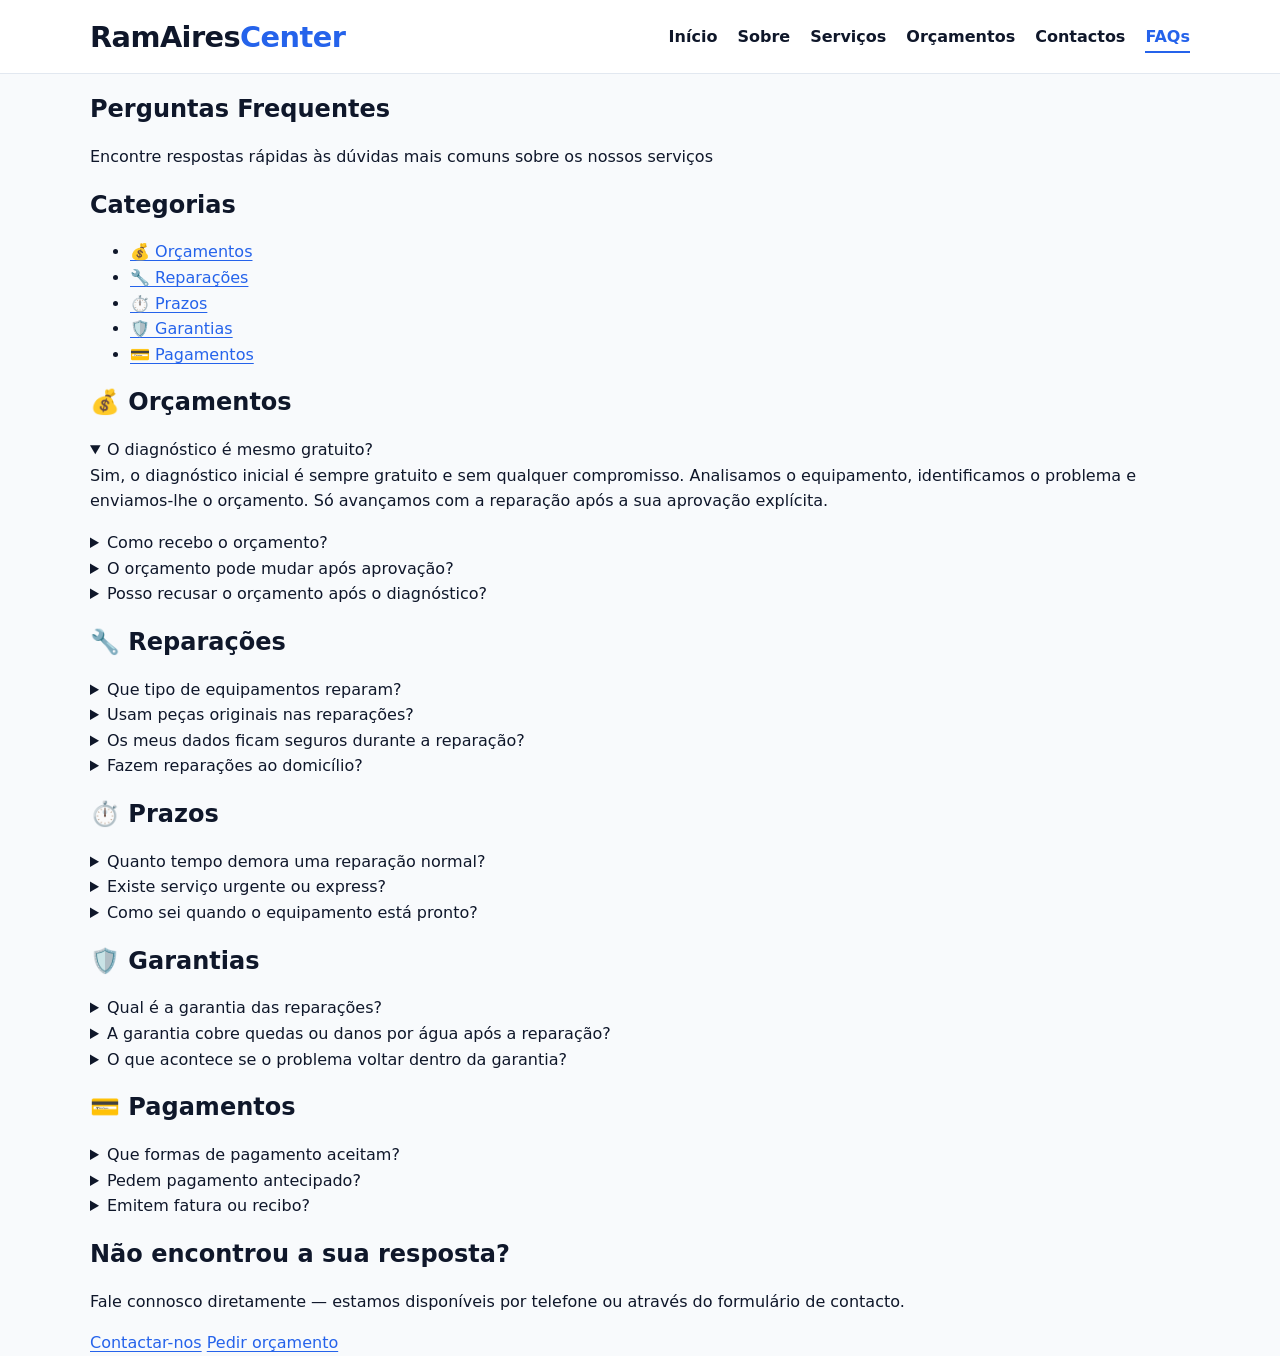
==== Trabalho de grupo - Afonso e Martim POM/faqs.html @ 37604ce6 "Criação do faqs.html Comecei a criar o form das FAQ´s (falta completar com mais info)" ====
<!DOCTYPE html>
<html lang="en">
<head>
    <meta charset="UTF-8">
    <meta name="viewport" content="width=device-width, initial-scale=1.0">
    <title>FAQ´s</title>
    <link rel="stylesheet" href="css/base.css">
    <link rel="stylesheet" href="css/layout.css">
    <link rel="stylesheet" href="css/componentes.css">
    <link rel="stylesheet" href="css/faqs.css">
</head>
<body>
    <header class="site-header">
        <div class="envoltorio barra-topo">
            <input type="checkbox" id="menu-principal" class="menu-toggle" hidden>
            <a class="marca" href="index.html">RamAires<span>Center</span></a>
            <label class="rotulo-menu" for="menu-principal" aria-label="Abrir ou fechar menu de navegação">
                <span></span><span></span><span></span>
            </label>
            <nav class="principal-nav" aria-label="Menu principal">
                <ul>
                    <li><a href="index.html">Início</a></li>
                    <li><a href="sobre.html">Sobre</a></li>
                    <li><a href="servicos.html">Serviços</a></li>
                    <li><a href="orcamento.html">Orçamentos</a></li>
                    <li><a href="contactos.html">Contactos</a></li>
                    <li><a href="faqs.html" aria-current="page">FAQs</a></li>
                </ul>
            </nav>
            <label class="overlay-nav" for="menu-principal" aria-hidden="true"></label>
        </div>
    </header>

    <main class="conteudo-principal">

        <section class="hero-faqs" aria-labelledby="titulo-faqs">
            <div class="envoltorio">
                <h1 id="titulo-faqs">Perguntas Frequentes</h1>
                <p>Encontre respostas rápidas às dúvidas mais comuns sobre os nossos serviços</p>
            </div>
        </section>

        <section class="secao" aria-label="Perguntas e respostas">
            <div class="envoltorio">
                <div class="faqs-layout">

                    <nav class="faqs-nav" aria-label="Categorias de perguntas">
                        <h2>Categorias</h2>
                        <ul>
                            <li><a href="#orcamentos" class="ativo">💰 Orçamentos</a></li>
                            <li><a href="#reparacoes">🔧 Reparações</a></li>
                            <li><a href="#prazos">⏱️ Prazos</a></li>
                            <li><a href="#garantias">🛡️ Garantias</a></li>
                            <li><a href="#pagamentos">💳 Pagamentos</a></li>
                        </ul>
                    </nav>

                    <div>

                        <div class="faq-grupo" id="orcamentos">
                            <h2 class="faq-grupo-titulo"><span class="ico">💰</span> Orçamentos</h2>
                            <div class="faq-lista">
                                <details open>
                                    <summary>O diagnóstico é mesmo gratuito?</summary>
                                    <p>Sim, o diagnóstico inicial é sempre gratuito e sem qualquer compromisso. Analisamos o equipamento, identificamos o problema e enviamos-lhe o orçamento. Só avançamos com a reparação após a sua aprovação explícita.</p>
                                </details>
                                <details>
                                    <summary>Como recebo o orçamento?</summary>
                                    <p>Após o diagnóstico, enviamos o orçamento por SMS ou e-mail, consoante a sua preferência. Também pode ligar-nos e explicamos tudo por telefone.</p>
                                </details>
                                <details>
                                    <summary>O orçamento pode mudar após aprovação?</summary>
                                    <p>Em regra não. O valor aprovado é o valor final. Em casos excecionais — por exemplo, quando a abertura do equipamento revela danos adicionais não visíveis no diagnóstico inicial — contactamos o cliente antes de prosseguir.</p>
                                </details>
                                <details>
                                    <summary>Posso recusar o orçamento após o diagnóstico?</summary>
                                    <p>Claro que sim. Se não quiser avançar com a reparação, devolvemos o equipamento no mesmo estado em que foi entregue, sem qualquer custo para si.</p>
                                </details>
                            </div>
                        </div>

                        <div class="faq-grupo" id="reparacoes">
                            <h2 class="faq-grupo-titulo"><span class="ico">🔧</span> Reparações</h2>
                            <div class="faq-lista">
                                <details>
                                    <summary>Que tipo de equipamentos reparam?</summary>
                                    <p>Reparamos computadores portáteis e desktops, telemóveis, tablets, impressoras e consolas de jogos. Para equipamentos muito específicos ou industriais, entre em contacto para verificarmos a viabilidade.</p>
                                </details>
                                <details>
                                    <summary>Usam peças originais nas reparações?</summary>
                                    <p>Sempre que possível utilizamos peças originais ou de qualidade equivalente certificada. Informamos sempre o cliente sobre a proveniência das peças antes de avançar.</p>
                                </details>
                                <details>
                                    <summary>Os meus dados ficam seguros durante a reparação?</summary>
                                    <p>Sim. Não acedemos aos seus ficheiros pessoais salvo se for estritamente necessário para o diagnóstico. Recomendamos sempre fazer uma cópia de segurança antes de entregar o equipamento, como precaução.</p>
                                </details>
                                <details>
                                    <summary>Fazem reparações ao domicílio?</summary>
                                    <p>Neste momento trabalhamos principalmente em loja, em Vila Franca de Xira. Para situações pontuais, entre em contacto e analisamos caso a caso.</p>
                                </details>
                            </div>
                        </div>

                        <div class="faq-grupo" id="prazos">
                            <h2 class="faq-grupo-titulo"><span class="ico">⏱️</span> Prazos</h2>
                            <div class="faq-lista">
                                <details>
                                    <summary>Quanto tempo demora uma reparação normal?</summary>
                                    <p>A maioria das reparações fica pronta entre 3 a 5 dias úteis após a aprovação do orçamento. Problemas de software simples podem ser resolvidos no próprio dia; reparações de hardware mais complexas podem demorar um pouco mais.</p>
                                </details>
                                <details>
                                    <summary>Existe serviço urgente ou express?</summary>
                                    <p>Sim. Oferecemos serviço urgente (1–2 dias) e express (mesmo dia, sujeito a disponibilidade). Estes serviços têm uma taxa adicional que pode estimar na nossa calculadora de orçamentos.</p>
                                </details>
                                <details>
                                    <summary>Como sei quando o equipamento está pronto?</summary>
                                    <p>Avisamos por SMS ou chamada telefónica assim que a reparação estiver concluída e o equipamento pronto a levantar.</p>
                                </details>
                            </div>
                        </div>

                        <div class="faq-grupo" id="garantias">
                            <h2 class="faq-grupo-titulo"><span class="ico">🛡️</span> Garantias</h2>
                            <div class="faq-lista">
                                <details>
                                    <summary>Qual é a garantia das reparações?</summary>
                                    <p>A mão-de-obra tem garantia de 90 dias contra o mesmo defeito. As peças novas instaladas têm a garantia do fabricante, geralmente entre 90 dias e 12 meses.</p>
                                </details>
                                <details>
                                    <summary>A garantia cobre quedas ou danos por água após a reparação?</summary>
                                    <p>Não. A garantia cobre exclusivamente o defeito reparado. Danos provocados por quedas, impactos, entrada de líquidos ou mau uso após a entrega não estão incluídos.</p>
                                </details>
                                <details>
                                    <summary>O que acontece se o problema voltar dentro da garantia?</summary>
                                    <p>Se o mesmo problema se manifestar dentro do período de garantia, analisamos gratuitamente e resolvemos sem custo adicional para o cliente.</p>
                                </details>
                            </div>
                        </div>

                        <div class="faq-grupo" id="pagamentos">
                            <h2 class="faq-grupo-titulo"><span class="ico">💳</span> Pagamentos</h2>
                            <div class="faq-lista">
                                <details>
                                    <summary>Que formas de pagamento aceitam?</summary>
                                    <p>Aceitamos pagamento em numerário, transferência bancária e MB Way. O pagamento é efetuado no momento de levantamento do equipamento.</p>
                                </details>
                                <details>
                                    <summary>Pedem pagamento antecipado?</summary>
                                    <p>Geralmente não. Em reparações de maior valor ou quando é necessário encomendar peças específicas, podemos pedir um sinal, mas isso é sempre acordado com o cliente antes de avançar.</p>
                                </details>
                                <details>
                                    <summary>Emitem fatura ou recibo?</summary>
                                    <p>Sim, emitimos sempre documento fiscal com o detalhe da reparação e das peças utilizadas.</p>
                                </details>
                            </div>
                        </div>

                        <div class="cta-faqs">
                            <h2>Não encontrou a sua resposta?</h2>
                            <p>Fale connosco diretamente — estamos disponíveis por telefone ou através do formulário de contacto.</p>
                            <div class="grupo-botoes" style="justify-content:center;">
                                <a class="btn btn-primario" href="contactos.html">Contactar-nos</a>
                                <a class="btn btn-secundario" href="orcamento.html">Pedir orçamento</a>
                            </div>
                        </div>

                    </div>
                </div>
            </div>
        </section>

    </main>

</body>
</html>
---- Trabalho de grupo - Afonso e Martim POM/css/base.css ----
*,
*::before,
*::after {
    box-sizing: border-box;
}

:root {
    --cor-primaria: #2563eb;
    --cor-primaria-escura: #1d4ed8;
    --cor-texto: #0f172a;
    --cor-texto-suave: #475569;
    --cor-fundo: #f8fafc;
    --cor-branco: #ffffff;
    --cor-borda: #e2e8f0;
    --cor-acento: #f59e0b;
    --sombra: 0 4px 14px rgba(15, 23, 42, 0.08);
    --raio: 10px;
    --max-largura: 1100px;
    --espaco-secao: clamp(2.5rem, 5vw, 4rem);
    --fonte: "Segoe UI", system-ui, -apple-system, sans-serif;
}

html {
    scroll-behavior: smooth;
}

body {
    margin: 0;
    font-family: var(--fonte);
    font-size: 1rem;
    line-height: 1.6;
    color: var(--cor-texto);
    background: var(--cor-fundo);
}

img {
    max-width: 100%;
    height: auto;
    display: block;
}

a {
    color: var(--cor-primaria);
    text-decoration-thickness: 1px;
    text-underline-offset: 3px;
    transition: color 0.2s ease, opacity 0.2s ease;
}

a:hover {
    color: var(--cor-primaria-escura);
}

:focus-visible {
    outline: 3px solid var(--cor-acento);
    outline-offset: 2px;
}

h1, h2, h3 {
    line-height: 1.25;
    font-weight: 700;
}

p {
    margin: 0 0 1rem;
}
---- Trabalho de grupo - Afonso e Martim POM/css/layout.css ----
.site-header {
    position: sticky;
    top: 0;
    z-index: 50;
    background: rgba(255, 255, 255, 0.96);
    border-bottom: 1px solid var(--cor-borda);
    backdrop-filter: blur(8px);
    transition: box-shadow 0.25s ease;
}

.site-header.is-scrolled {
    box-shadow: var(--sombra);
}

.envoltorio {
    width: min(100% - 2rem, var(--max-largura));
    margin-inline: auto;
}

.barra-topo {
    display: flex;
    align-items: center;
    justify-content: space-between;
    gap: 1rem;
    padding: 0.85rem 0;
}

.marca {
    font-size: 1.8rem;
    font-weight: 800;
    letter-spacing: -0.02em;
    color: var(--cor-texto);
    text-decoration: none;
}

.marca span {
    color: var(--cor-primaria);
}

/* Menu hambúrguer (mobile) com checkbox sem JS obrigatório */
.menu-toggle {
    display: none;
}

.rotulo-menu {
    display: none;
    flex-direction: column;
    gap: 5px;
    padding: 10px;
    cursor: pointer;
    border-radius: var(--raio);
    z-index: 60;
}

.rotulo-menu span {
    width: 26px;
    height: 3px;
    background: var(--cor-texto);
    border-radius: 2px;
    transition: transform 0.25s ease, opacity 0.25s ease;
}

.principal-nav {
    display: block;
}

.principal-nav ul {
    list-style: none;
    margin: 0;
    padding: 0;
    display: flex;
    flex-wrap: wrap;
    align-items: center;
    gap: 0.25rem 1.25rem;
}

.principal-nav a {
    color: var(--cor-texto);
    text-decoration: none;
    font-weight: 600;
    padding: 0.35rem 0;
    border-bottom: 2px solid transparent;
    transition: border-color 0.2s ease, color 0.2s ease;
}

.principal-nav a:hover,
.principal-nav a[aria-current="page"] {
    color: var(--cor-primaria);
    border-bottom-color: var(--cor-primaria);
}

.conteudo-principal {
    min-height: 60vh;
}

.rodape-site {
    background: var(--cor-texto);
    color: #e2e8f0;
    margin-top: var(--espaco-secao);
    padding: 2.5rem 0 1.25rem;
}

.rodape-site a {
    color: #cbd5e1;
}

.rodape-site a:hover {
    color: var(--cor-branco);
}

.grelha-rodape {
    display: grid;
    grid-template-columns: repeat(auto-fit, minmax(220px, 1fr));
    gap: 2rem;
}

.rodape-site h2 {
    font-size: 1rem;
    margin: 0 0 0.75rem;
    color: var(--cor-branco);
}

.rodape-site ul {
    margin: 0;
    padding: 0;
    list-style: none;
}

.rodape-site li {
    margin-bottom: 0.45rem;
}

.rodape-base {
    margin-top: 2rem;
    padding-top: 1rem;
    border-top: 1px solid rgba(255, 255, 255, 0.12);
    font-size: 0.9rem;
    color: #94a3b8;
    text-align: center;
}

/* ——— Responsivo ——— */
@media (max-width: 768px) {
    .rotulo-menu {
        display: flex;
    }

    .principal-nav {
        position: fixed;
        top: 0;
        right: 0;
        bottom: 0;
        width: min(300px, 88vw);
        background: var(--cor-branco);
        padding: 5rem 1.5rem 2rem;
        box-shadow: -8px 0 24px rgba(15, 23, 42, 0.12);
        transform: translateX(100%);
        transition: transform 0.28s ease;
        z-index: 55;
    }

    .principal-nav ul {
        flex-direction: column;
        align-items: flex-start;
        gap: 0.5rem;
    }

    .menu-toggle:checked ~ .principal-nav {
        transform: translateX(0);
    }

    .menu-toggle:checked ~ .rotulo-menu span:nth-child(1) {
        transform: translateY(8px) rotate(45deg);
    }

    .menu-toggle:checked ~ .rotulo-menu span:nth-child(2) {
        opacity: 0;
    }

    .menu-toggle:checked ~ .rotulo-menu span:nth-child(3) {
        transform: translateY(-8px) rotate(-45deg);
    }

    .overlay-nav {
        position: fixed;
        inset: 0;
        background: rgba(15, 23, 42, 0.45);
        opacity: 0;
        pointer-events: none;
        transition: opacity 0.28s ease;
        z-index: 45;
        margin: 0;
        cursor: pointer;
    }

    .menu-toggle:checked ~ .overlay-nav {
        opacity: 1;
        pointer-events: auto;
    }
}

@media (min-width: 769px) {
    .overlay-nav {
        display: none;
    }

    .principal-nav {
        position: static;
        transform: none !important;
        width: auto;
        padding: 0;
        box-shadow: none;
        background: transparent;
        margin-left: auto;
    }
}
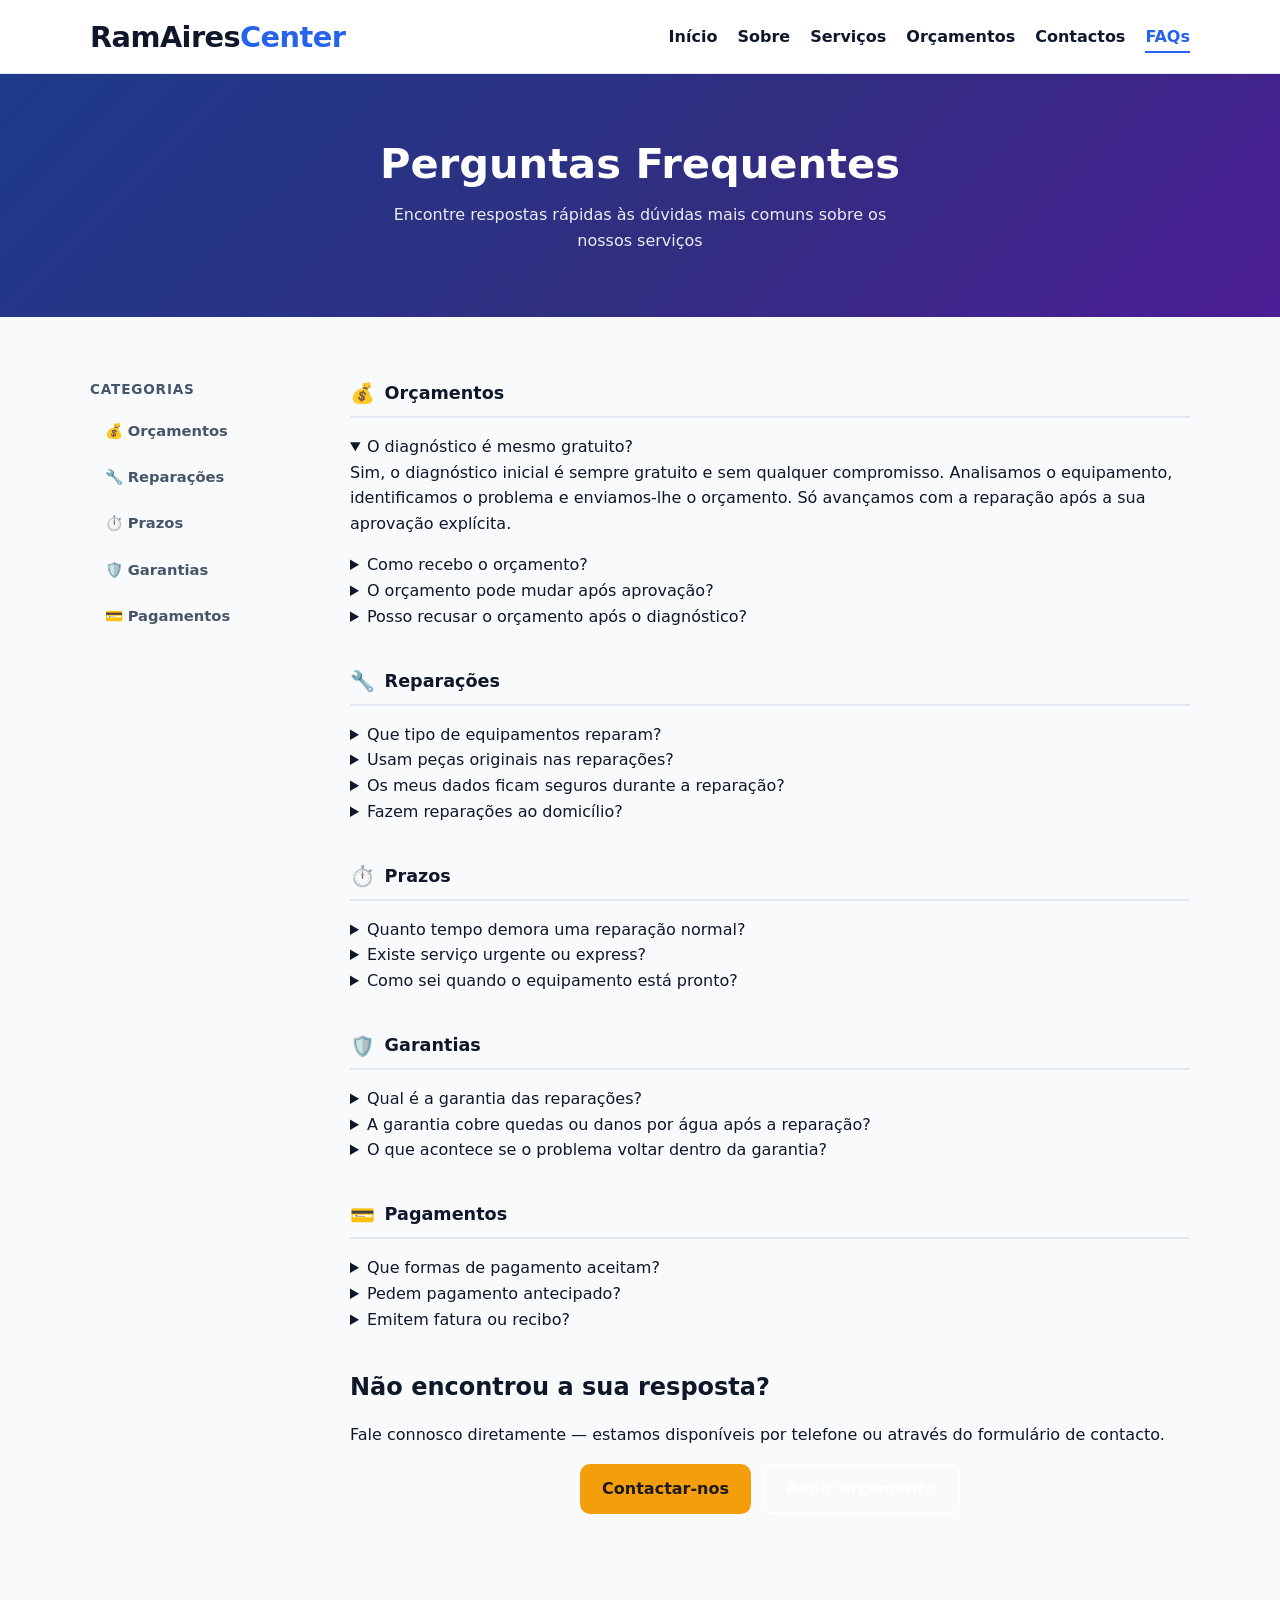
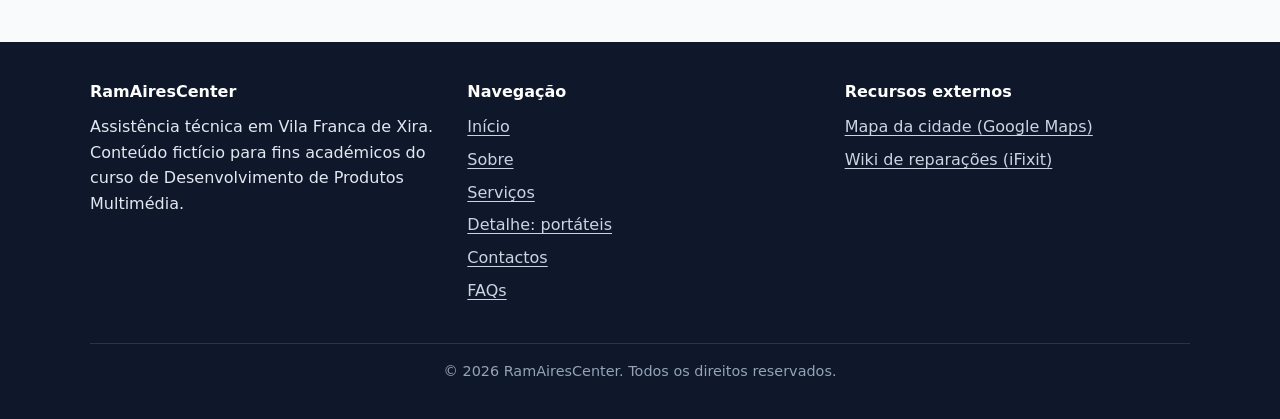
==== commit dd057bce: "final das faqs" ====
--- a/Trabalho de grupo - Afonso e Martim POM/faqs.html
+++ b/Trabalho de grupo - Afonso e Martim POM/faqs.html
@@ -169,6 +169,57 @@
             </div>
         </section>
 
+        <footer class="rodape-site">
+        <div class="envoltorio grelha-rodape">
+            <div>
+                <h2>RamAiresCenter</h2>
+                <p>Assistência técnica em Vila Franca de Xira. Conteúdo fictício para fins académicos do curso de Desenvolvimento de Produtos Multimédia.</p>
+            </div>
+            <nav aria-label="Links do rodapé">
+                <h2>Navegação</h2>
+                <ul>
+                    <li><a href="index.html">Início</a></li>
+                    <li><a href="sobre.html">Sobre</a></li>
+                    <li><a href="servicos.html">Serviços</a></li>
+                    <li><a href="servico-portatil.html">Detalhe: portáteis</a></li>
+                    <li><a href="contactos.html">Contactos</a></li>
+                    <li><a href="faqs.html">FAQs</a></li>
+                </ul>
+            </nav>
+            <div>
+                <h2>Recursos externos</h2>
+                <ul>
+                    <li><a href="https://www.google.com/maps/search/?api=1&query=Vila+Franca+de+Xira+Portugal" target="_blank" rel="noopener noreferrer">Mapa da cidade (Google Maps)</a></li>
+                    <li><a href="https://www.ifixit.com/Wiki" target="_blank" rel="noopener noreferrer">Wiki de reparações (iFixit)</a></li>
+                </ul>
+            </div>
+        </div>
+        <div class="envoltorio rodape-base">
+            <p>&copy; 2026 RamAiresCenter. Todos os direitos reservados.</p>
+        </div>
+    </footer>
+<script src="js/main.js"></script>
+    <script>
+        const navLinks = document.querySelectorAll(".faqs-nav a");
+        navLinks.forEach(link => {
+            link.addEventListener("click", () => {
+                navLinks.forEach(l => l.classList.remove("ativo"));
+                link.classList.add("ativo");
+            });
+        });
+
+        const grupos = document.querySelectorAll(".faq-grupo");
+        window.addEventListener("scroll", () => {
+            let atual = "";
+            grupos.forEach(g => {
+                if (window.scrollY >= g.offsetTop - 120) atual = g.id;
+            });
+            navLinks.forEach(l => {
+                l.classList.toggle("ativo", l.getAttribute("href") === "#" + atual);
+            });
+        });
+    </script>
+
     </main>
 
 </body>
--- a/Trabalho de grupo - Afonso e Martim POM/css/componentes.css
+++ b/Trabalho de grupo - Afonso e Martim POM/css/componentes.css
@@ -0,0 +1,220 @@
+/* componentes.css — secções, cartões, formulário, FAQ, hero */
+
+.titulo-secao {
+    font-size: clamp(1.5rem, 3vw, 2rem);
+    margin: 0 0 0.5rem;
+}
+
+.subtitulo-secao {
+    color: var(--cor-texto-suave);
+    max-width: 52ch;
+    margin: 0 0 1.75rem;
+}
+
+.secao {
+    padding: var(--espaco-secao) 0;
+}
+
+.secao-fundo-claro {
+    background: var(--cor-branco);
+    border-block: 1px solid var(--cor-borda);
+}
+
+.hero-inicio {
+    display: grid;
+    grid-template-columns: 1fr;
+    gap: 2rem;
+    align-items: center;
+    padding: var(--espaco-secao) 0;
+    background: linear-gradient(135deg, #1e3a8a 0%, #312e81 55%, #4c1d95 100%);
+    color: var(--cor-branco);
+}
+
+@media (min-width: 900px) {
+    .hero-inicio {
+        grid-template-columns: 1.1fr 0.9fr;
+        min-height: 42vh;
+    }
+}
+
+.hero-inicio h1 {
+    font-size: clamp(1.75rem, 4vw, 2.6rem);
+    margin: 0 0 1rem;
+}
+
+.hero-inicio p {
+    opacity: 0.95;
+    margin-bottom: 1.25rem;
+}
+
+.hero-inicio .rotacao-texto {
+    min-height: 4.5rem;
+    font-weight: 600;
+    color: #fde68a;
+    transition: opacity 0.35s ease;
+}
+
+.grelha-tres {
+    display: grid;
+    grid-template-columns: repeat(auto-fit, minmax(240px, 1fr));
+    gap: 1.25rem;
+}
+
+.cartao-destaque {
+    background: var(--cor-branco);
+    border: 1px solid var(--cor-borda);
+    border-radius: var(--raio);
+    padding: 1.25rem;
+    box-shadow: var(--sombra);
+    transition: transform 0.22s ease, box-shadow 0.22s ease;
+}
+
+.cartao-destaque:hover {
+    transform: translateY(-4px);
+    box-shadow: 0 12px 28px rgba(15, 23, 42, 0.12);
+}
+
+.cartao-destaque img {
+    width: 100%;
+    max-height: 140px;
+    object-fit: cover;
+    border-radius: calc(var(--raio) - 2px);
+    margin-bottom: 0.75rem;
+}
+
+.grelha-servicos {
+    display: grid;
+    grid-template-columns: repeat(auto-fit, minmax(260px, 1fr));
+    gap: 1.25rem;
+}
+
+.cartao-servico {
+    display: flex;
+    flex-direction: column;
+    background: var(--cor-branco);
+    border-radius: var(--raio);
+    border: 1px solid var(--cor-borda);
+    overflow: hidden;
+    transition: border-color 0.2s ease;
+}
+
+.cartao-servico:hover {
+    border-color: var(--cor-primaria);
+}
+
+.cartao-servico img {
+    width: 100%;
+    aspect-ratio: 16 / 10;
+    object-fit: cover;
+    background: var(--cor-fundo);
+}
+
+.cartao-servico .corpo {
+    padding: 1rem 1.15rem 1.25rem;
+    flex: 1;
+    display: flex;
+    flex-direction: column;
+}
+
+.cartao-servico h3 {
+    margin: 0 0 0.5rem;
+    font-size: 1.1rem;
+}
+
+.cartao-servico p {
+    flex: 1;
+    margin-bottom: 1rem;
+    font-size: 0.95rem;
+    color: var(--cor-texto-suave);
+}
+
+.linha-sobre {
+    display: grid;
+    grid-template-columns: 1fr;
+    gap: 2rem;
+    align-items: start;
+}
+
+@media (min-width: 800px) {
+    .linha-sobre {
+        grid-template-columns: 1fr 1fr;
+    }
+}
+
+.lista-check {
+    list-style: none;
+    padding: 0;
+    margin: 1rem 0 0;
+}
+
+.lista-check li {
+    padding: 0.35rem 0 0.35rem 1.5rem;
+    position: relative;
+}
+
+.lista-check li::before {
+    content: "✓";
+    position: absolute;
+    left: 0;
+    color: var(--cor-primaria);
+    font-weight: 800;
+}
+
+.estatisticas {
+    background: var(--cor-primaria);
+    color: var(--cor-branco);
+    padding: 2.5rem 0;
+}
+
+.grelha-stats {
+    display: grid;
+    grid-template-columns: repeat(auto-fit, minmax(140px, 1fr));
+    gap: 1.5rem;
+    text-align: center;
+}
+
+.grelha-stats strong {
+    display: block;
+    font-size: 1.75rem;
+    margin-bottom: 0.25rem;
+}
+
+.btn {
+    display: inline-flex;
+    align-items: center;
+    justify-content: center;
+    padding: 0.65rem 1.35rem;
+    border-radius: var(--raio);
+    font-weight: 600;
+    text-decoration: none;
+    border: none;
+    cursor: pointer;
+    font-size: 1rem;
+    transition: background 0.2s ease, transform 0.2s ease;
+}
+
+.btn-primario {
+    background: var(--cor-acento);
+    color: #1c1917;
+}
+
+.btn-primario:hover {
+    background: #d97706;
+    transform: translateY(-1px);
+}
+
+.btn-secundario {
+    background: transparent;
+    color: var(--cor-branco);
+    border: 2px solid rgba(255, 255, 255, 0.85);
+}
+
+.btn-secundario:hover {
+    background: rgba(255, 255, 255, 0.12);
+}
+
+.grupo-botoes {
+    display: flex;
+    flex-wrap: wrap;
+    gap: 0.75rem;
+}
--- a/Trabalho de grupo - Afonso e Martim POM/css/faqs.css
+++ b/Trabalho de grupo - Afonso e Martim POM/css/faqs.css
@@ -0,0 +1,88 @@
+.hero-faqs {
+            background: linear-gradient(135deg, #1e3a8a 0%, #312e81 55%, #4c1d95 100%);
+            color: var(--cor-branco);
+            padding: var(--espaco-secao) 0;
+            text-align: center;
+        }
+        .hero-faqs h1 {
+            font-size: clamp(1.75rem, 4vw, 2.6rem);
+            margin: 0 0 0.75rem;
+        }
+        .hero-faqs p {
+            opacity: 0.9;
+            max-width: 52ch;
+            margin-inline: auto;
+            margin-bottom: 0;
+        }
+
+        .faqs-layout {
+            display: grid;
+            grid-template-columns: 1fr;
+            gap: 2.5rem;
+            align-items: start;
+        }
+        @media (min-width: 900px) {
+            .faqs-layout { grid-template-columns: 220px 1fr; }
+        }
+
+        .faqs-nav {
+            position: sticky;
+            top: 5rem;
+        }
+        .faqs-nav h2 {
+            font-size: 0.85rem;
+            text-transform: uppercase;
+            letter-spacing: 0.06em;
+            color: var(--cor-texto-suave);
+            margin: 0 0 0.75rem;
+        }
+        .faqs-nav ul {
+            list-style: none;
+            padding: 0;
+            margin: 0;
+            display: flex;
+            flex-direction: row;
+            flex-wrap: wrap;
+            gap: 0.4rem;
+        }
+        @media (min-width: 900px) {
+            .faqs-nav ul { flex-direction: column; }
+        }
+        .faqs-nav a {
+            display: block;
+            padding: 0.45rem 0.85rem;
+            border-radius: 6px;
+            font-size: 0.92rem;
+            font-weight: 600;
+            color: var(--cor-texto-suave);
+            text-decoration: none;
+            border: 1px solid transparent;
+            transition: all 0.18s ease;
+        }
+        .faqs-nav a:hover {
+            background: var(--cor-branco);
+            border-color: var(--cor-borda);
+            color: var(--cor-primaria);
+        }
+        .faqs-nav a.ativo {
+            background: #eff6ff;
+            border-color: #bfdbfe;
+            color: var(--cor-primaria);
+        }
+
+        .faq-grupo { margin-bottom: 2.5rem; }
+        .faq-grupo:last-child { margin-bottom: 0; }
+
+        .faq-grupo-titulo {
+            display: flex;
+            align-items: center;
+            gap: 0.6rem;
+            font-size: 1.1rem;
+            font-weight: 700;
+            margin: 0 0 1rem;
+            padding-bottom: 0.6rem;
+            border-bottom: 2px solid var(--cor-borda);
+            color: var(--cor-texto);
+        }
+        .faq-grupo-titulo .ico { font-size: 1.25rem; }
+
